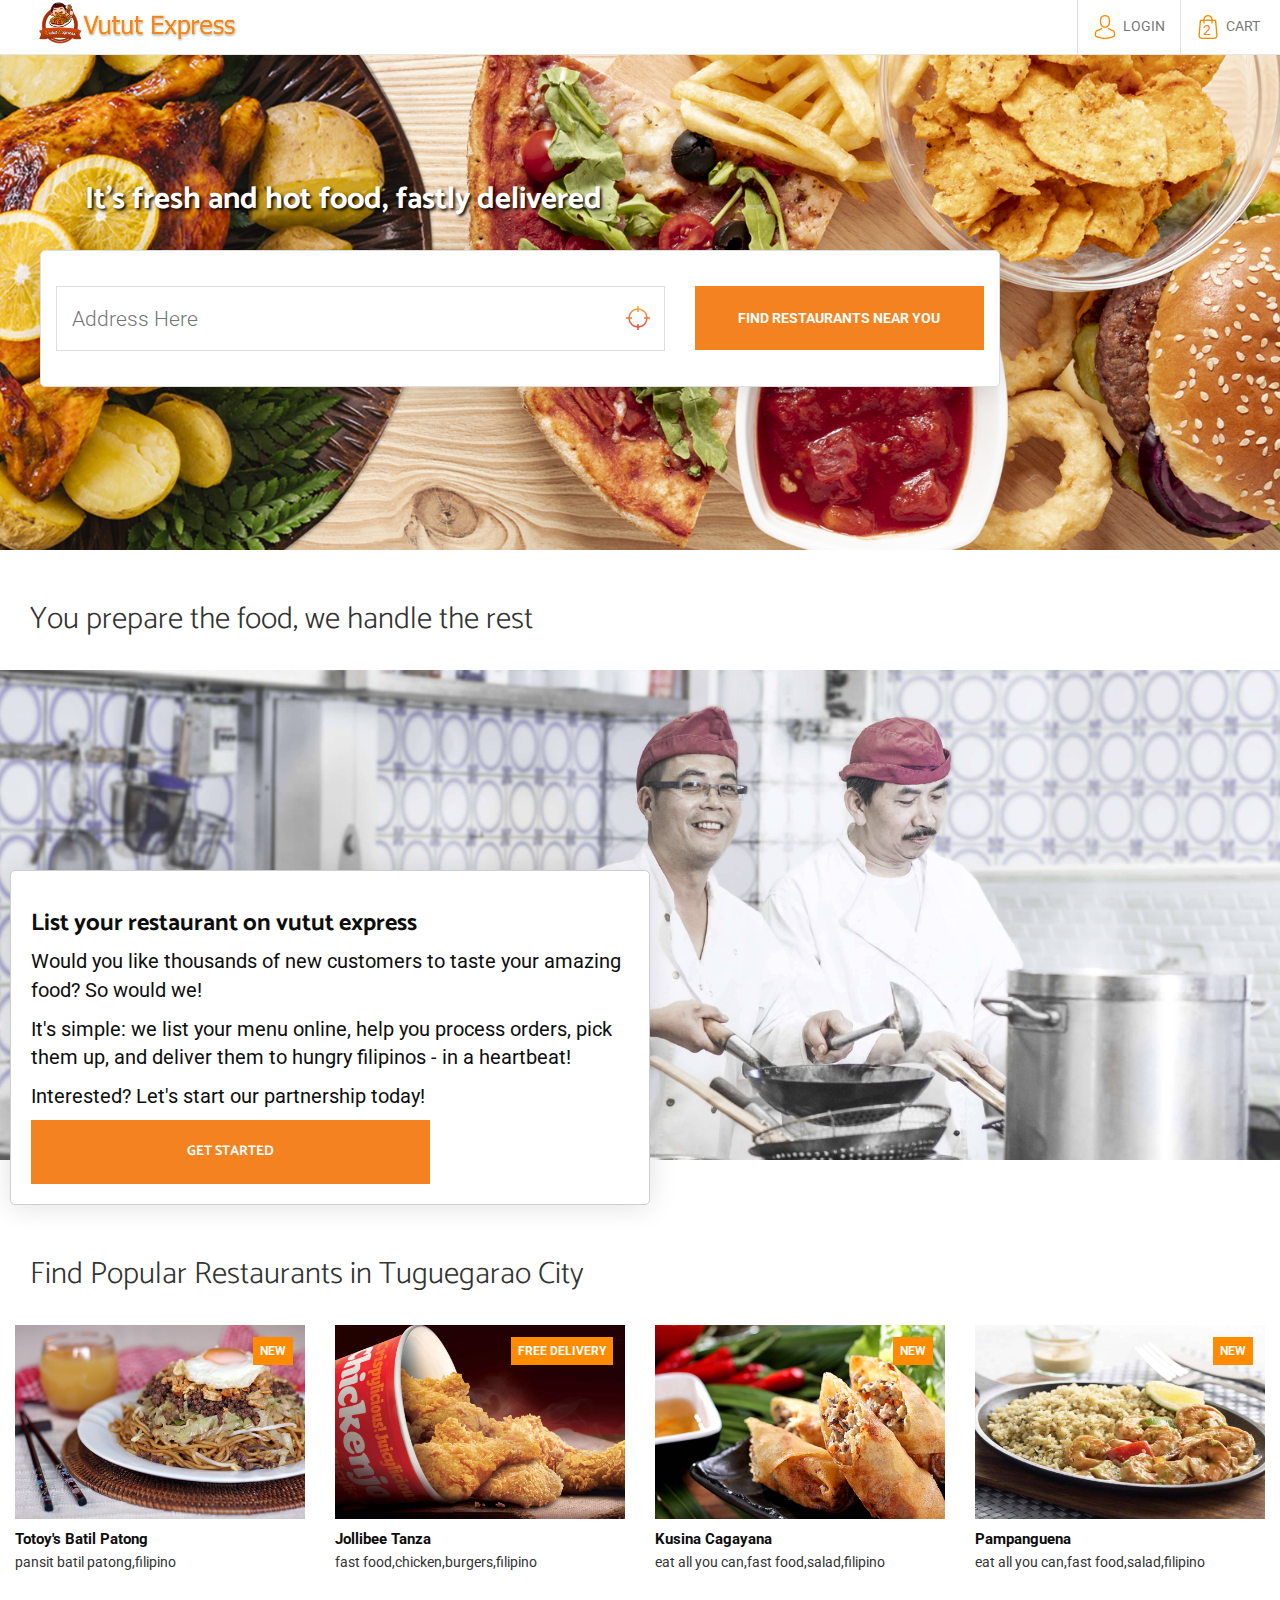
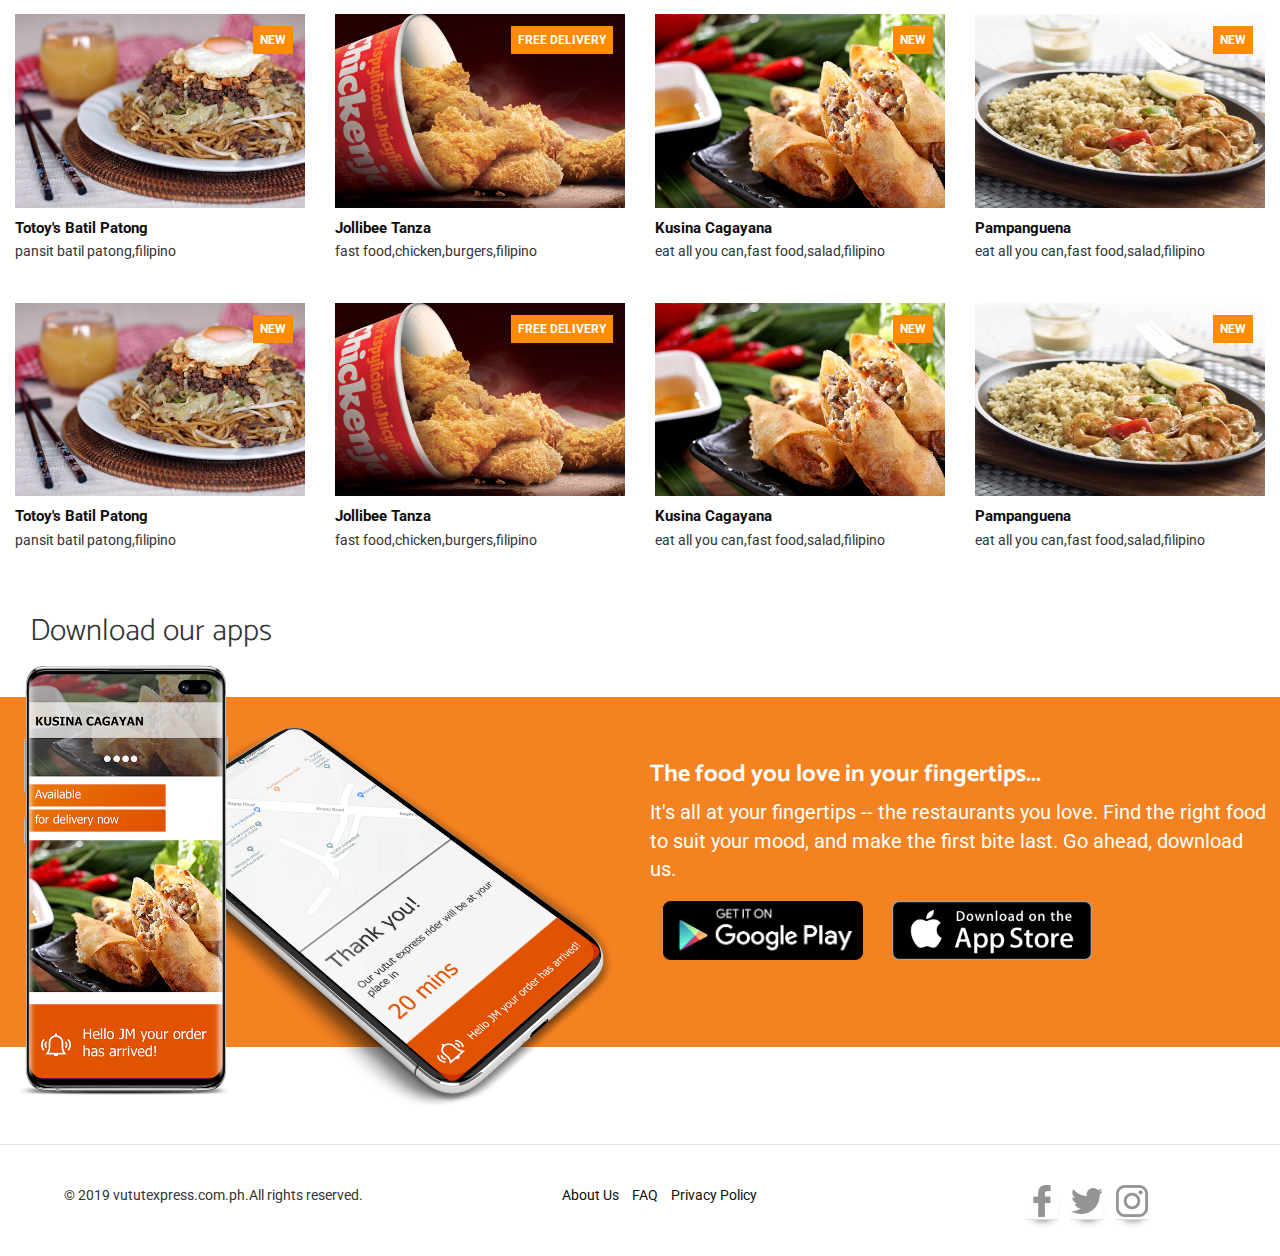
==== index.html @ b4548372 "Initial Commit" ====
<!DOCTYPE html>
<html lang="en">
<head>
    <title>Vutut Express Delivery</title>
    <meta charset="UTF-8">
    <meta name="viewport" content="width=device-width, initial-scale=1.0">    
    <link rel="stylesheet" href="assets/css/bootstrap.min.css"> 
    <link href="https://fonts.googleapis.com/css?family=Roboto&display=swap" rel="stylesheet"> 
    <link href="https://fonts.googleapis.com/css?family=Catamaran&display=swap" rel="stylesheet"> 
    <link rel="stylesheet" href="assets/css/main.css">
    <link rel="shortcut icon" href="assets/images/main_images/favicon.png" type="image/x-icon">
    <link rel="icon" href="assets/images/main_images/favicon.png" type="image/x-icon">
</head>
<body>
<!--start header-->
    <nav class="navbar navbar-default navbar-fixed-top">
        <div class="navbar-holder">
            <!-- Brand and toggle get grouped for better mobile display -->
            <div class="navbar-header page-scroll">
                <button type="button" class="navbar-toggle" data-toggle="collapse" data-target="#bs-example-navbar-collapse-1">
                    <span class="sr-only">Toggle navigation</span>
                    <span class="icon-bar"></span>
                    <span class="icon-bar"></span>
                    <span class="icon-bar"></span>
                </button>
                <a class="navbar-brand" href="index.html"><img class="logo-img" src="assets/images/main_images/logo-vutut.png"></a>
            </div>
            <!-- Collect the nav links, forms, and other content for toggling -->
            <div class="collapse navbar-collapse" id="bs-example-navbar-collapse-1">
                <ul class="nav navbar-nav navbar-right">
                    <li class="hidden">
                        <a href="#page-top"></a>
                    </li>
                    <li class="border-show">
                        <a href="#myModal" data-toggle="modal"><img src="assets/images/main_images/avatar.png"/>&nbsp;&nbsp;<span></span>LOGIN</a>
                    </li>
                    <li class="border-show">
                        <span class="cart-current-item-number">2</span><a href="#myModal" data-toggle="modal"><img src="assets/images/main_images/shopping-bag.png"/>&nbsp;&nbsp;CART</a>
                    </li>
                </ul>
            </div>
            <!-- /.navbar-collapse -->
        </div>
        <!-- /.container-fluid -->
    </nav>  
    <!-- start curtain -->
    <header id="page-top" style="background-image: url(assets/images/main_images/header-image.jpg);background-size: cover;background-position: center;">
        <div class="container box-holder">
            <div class="col-md-12">
                <span class="title-concept fat-title">It's fresh and hot food, fastly delivered</span>
            </div> 
            <form class="form-horizontal location-form" role="form" action="restaurants.html">
                <div class="form-group">
                    <div class="col-md-12">
                        <div class="form-group row">
                            <div class="col-md-8">
                                <input type="text" class="textbox-search" id="inputKey" placeholder="Address Here">
                                <span id="user-navigation" class="locate-user-icon"></span>
                            </div>
                            <div class="col-md-4">
                                    <button class="text-resto">Find Restaurants Near You</button>
                            </div>
                        </div>
                    </div>
                </div>
            </form>
        </div>
    </header>     
    <!-- /.end curtain -->
<!-- /.end header -->  
<!-- start partners section -->
<section class="container content-wrapper apps-section">
    <div class="col-md-12">
        <span class="nobottommargin-withtopmargin fat-title">You prepare the food, we handle the rest</span>
    </div>
    <div class="clearfix"></div>
    <div class="row orange-bg"  style="background-image: url(assets/images/main_images/partners.jpg);background-size: cover;background-position: center;">
        <div style="border: 1px solid #cecece;background-color:#fff;margin-top:200px;color:#0e0e0e;margin-left:10px;padding:20px;border-radius: 5px;box-shadow:0 2px 28px 0 rgba(0,0,0,0.12);-moz-box-shadow:0 2px 28px 0 rgba(0,0,0,0.12);" class="col-md-6 mobile-apps-text">
            <h3>List your restaurant on vutut express</h3>
            <p>Would you like thousands of new customers to taste your amazing food? So would we!</p>
            <p>It's simple: we list your menu online, help you process orders, pick them up, and deliver them to hungry filipinos - in a heartbeat!</p>
            <p>Interested? Let's start our partnership today!</p>
            <button class="col-md-8">GET STARTED</button>
        </div>        
    </div>
</section>
<!-- ./end partners section -->
<div class="clearfix"></div>
<!-- start content -->
    <section class="container content-wrapper">
        <div class="col-md-12">
            <span class="nobottommargin-withtopmargin fat-title">Find Popular Restaurants in Tuguegarao City</span>
        </div>
        <div class="row margin-bottom20 margin-top30">
            <div class="col-md-3 col-sm-6">
                <div class="product-grid">
                    <a href="restaurant-details.html">
                        <div class="product-image">
                            <img class="pic-1" src="assets/images/main_restaurants/pancit-batil-patong.jpg">
                            <img class="pic-2" src="assets/images/main_restaurants/pancit-batil-patong.jpg">
                            <span class="product-trend-label">NEW</span>
                        </div> 
                    </a>
                    <div class="product-content">
                        <h3 class="title"><a href="restaurant-details.html">Totoy's Batil Patong</a></h3>
                        <div class="price">pansit batil patong,filipino</div>
                    </div>
                </div>
            </div>
            <div class="col-md-3 col-sm-6">
                <div class="product-grid">
                    <a href="restaurant-details.html">
                        <div class="product-image">                        
                            <img class="pic-1" src="assets/images/main_restaurants/jollibee-chicken.jpg">
                            <img class="pic-2" src="assets/images/main_restaurants/jollibee-chicken.jpg">
                            <span class="product-trend-label">FREE DELIVERY</span>
                        </div>
                    </a>
                    <div class="product-content">
                        <h3 class="title"><a href="restaurant-details.html">Jollibee Tanza</a></h3>
                        <div class="price">fast food,chicken,burgers,filipino</div>
                    </div>
                </div>
            </div>
            <div class="col-md-3 col-sm-6">
                <div class="product-grid">
                    <a href="restaurant-details.html">
                        <div class="product-image">                        
                            <img class="pic-1" src="assets/images/main_restaurants/kusina-cagayana.jpg">
                            <img class="pic-2" src="assets/images/main_restaurants/kusina-cagayana.jpg">                        
                            <span class="product-trend-label">NEW</span>
                        </div>
                    </a>
                    <div class="product-content">
                        <h3 class="title"><a href="restaurant-details.html">Kusina Cagayana</a></h3>
                        <div class="price">eat all you can,fast food,salad,filipino</div>
                    </div>
                </div>
            </div> 
            <div class="col-md-3 col-sm-6">
                <div class="product-grid">
                    <a href="restaurant-details.html">
                        <div class="product-image">
                            <img class="pic-1" src="assets/images/main_restaurants/pampanguena.jpg">
                            <img class="pic-2" src="assets/images/main_restaurants/pampanguena.jpg">
                            <span class="product-trend-label">New</span>
                        </div>
                    </a>
                    <div class="product-content">
                        <h3 class="title"><a href="#">Pampanguena</a></h3>
                        <div class="price">eat all you can,fast food,salad,filipino</div>
                    </div>
                </div>
            </div>
        </div>

        <div class="row margin-bottom20 margin-top30">
            <div class="col-md-3 col-sm-6">
                <div class="product-grid">
                    <a href="restaurant-details.html">
                        <div class="product-image">                        
                            <img class="pic-1" src="assets/images/main_restaurants/pancit-batil-patong.jpg">
                            <img class="pic-2" src="assets/images/main_restaurants/pancit-batil-patong.jpg">                        
                            <span class="product-trend-label">NEW</span>
                        </div>
                    </a>
                    <div class="product-content">
                        <h3 class="title"><a href="restaurant-details.html">Totoy's Batil Patong</a></h3>
                        <div class="price">pansit batil patong,filipino</div>
                    </div>
                </div>
            </div>
            <div class="col-md-3 col-sm-6">
                <div class="product-grid">
                    <a href="restaurant-details.html">
                        <div class="product-image">                        
                            <img class="pic-1" src="assets/images/main_restaurants/jollibee-chicken.jpg">
                            <img class="pic-2" src="assets/images/main_restaurants/jollibee-chicken.jpg">
                            <span class="product-trend-label">FREE DELIVERY</span>
                        </div>
                    </a>
                    <div class="product-content">
                        <h3 class="title"><a href="#">Jollibee Tanza</a></h3>
                        <div class="price">fast food,chicken,burgers,filipino</div>
                    </div>
                </div>
            </div>
            <div class="col-md-3 col-sm-6">
                <div class="product-grid">
                    <a href="restaurant-details.html">    
                        <div class="product-image">                        
                            <img class="pic-1" src="assets/images/main_restaurants/kusina-cagayana.jpg">
                            <img class="pic-2" src="assets/images/main_restaurants/kusina-cagayana.jpg">                        
                            <span class="product-trend-label">NEW</span>
                        </div>
                    </a>
                    <div class="product-content">
                        <h3 class="title"><a href="restaurant-details.html">Kusina Cagayana</a></h3>
                        <div class="price">eat all you can,fast food,salad,filipino</div>
                    </div>
                </div>
            </div> 
            <div class="col-md-3 col-sm-6">
                <div class="product-grid">
                    <a href="restaurant-details.html">
                        <div class="product-image">
                            <img class="pic-1" src="assets/images/main_restaurants/pampanguena.jpg">
                            <img class="pic-2" src="assets/images/main_restaurants/pampanguena.jpg">
                            <span class="product-trend-label">New</span>
                        </div>
                    </a>
                    <div class="product-content">
                        <h3 class="title"><a href="restaurant-details.html">Pampanguena</a></h3>
                        <div class="price">eat all you can,fast food,salad,filipino</div>
                    </div>
                </div>
            </div>
        </div>

        <div class="row margin-bottom20 margin-top30">
            <div class="col-md-3 col-sm-6">
                <div class="product-grid">
                    <a href="restaurant-details.html">    
                        <div class="product-image">                        
                            <img class="pic-1" src="assets/images/main_restaurants/pancit-batil-patong.jpg">
                            <img class="pic-2" src="assets/images/main_restaurants/pancit-batil-patong.jpg">                        
                            <span class="product-trend-label">NEW</span>                        
                        </div>
                    </a>
                    <div class="product-content">
                        <h3 class="title"><a href="restaurant-details.html">Totoy's Batil Patong</a></h3>
                        <div class="price">pansit batil patong,filipino</div>
                    </div>
                </div>
            </div>
            <div class="col-md-3 col-sm-6">
                <div class="product-grid">
                    <a href="restaurant-details.html">
                        <div class="product-image">
                            <img class="pic-1" src="assets/images/main_restaurants/jollibee-chicken.jpg">
                            <img class="pic-2" src="assets/images/main_restaurants/jollibee-chicken.jpg">
                            <span class="product-trend-label">FREE DELIVERY</span>
                        </div>
                    </a>
                    <div class="product-content">
                        <h3 class="title"><a href="restaurant-details.html">Jollibee Tanza</a></h3>
                        <div class="price">fast food,chicken,burgers,filipino</div>
                    </div>
                </div>
            </div>
            <div class="col-md-3 col-sm-6">
                <div class="product-grid">
                    <a href="restaurant-details.html">
                        <div class="product-image">
                            <img class="pic-1" src="assets/images/main_restaurants/kusina-cagayana.jpg">
                            <img class="pic-2" src="assets/images/main_restaurants/kusina-cagayana.jpg">
                            <span class="product-trend-label">NEW</span>
                        </div>
                    </a>
                    <div class="product-content">
                        <h3 class="title"><a href="restaurant-details.html">Kusina Cagayana</a></h3>
                        <div class="price">eat all you can,fast food,salad,filipino</div>
                    </div>
                </div>
            </div> 
            <div class="col-md-3 col-sm-6">
                <div class="product-grid">
                    <a href="restaurant-details.html">
                        <div class="product-image">                        
                            <img class="pic-1" src="assets/images/main_restaurants/pampanguena.jpg">
                            <img class="pic-2" src="assets/images/main_restaurants/pampanguena.jpg">
                            <span class="product-trend-label">New</span>
                        </div>
                    </a>
                    <div class="product-content">
                        <h3 class="title"><a href="restaurant-details.html">Pampanguena</a></h3>
                        <div class="price">eat all you can,fast food,salad,filipino</div>
                    </div>
                </div>
            </div>
        </div>
        <!-- <div class="append-restos"></div>
        <div class="row margin-bottom20 margin-top30" style="text-align:center;">
            <div class="col-md-4 col-sm-12 center-block">
                <button id="addRestoButton" class="btn btn-warning">Browse More Restaurants</button>
            </div>
        </div> -->
    </section>
<!-- ./end content -->
<div class="clearfix"></div>
<!-- start mobile apps section -->
    <section class="container content-wrapper apps-section">
        <div class="col-md-12">
            <span class="fat-title">Download our apps</span>
        </div>
        <div class="clearfix"></div>
        <div class="row orange-bg-lower-height orange-bg">
            <div class="col-md-6 mobile-apps">
                <img class="img-mobile-apps" src="assets/images/main_images/mobile-apps.png">
            </div>
            <div class="col-md-6 mobile-apps-text">
                <h3>The food you love in your fingertips...</h3>
                <p>It's all at your fingertips -- the restaurants you love. Find the right food to suit your mood, and make the first bite last. Go ahead, download us.</p>
                <a class="btn btn-phone" href="#"><img src="assets/images/main_images/google-play-badge.png"/></a>
                <a class="btn btn-phone" href="#"><img src="assets/images/main_images/download-on-the-app-store.png"/></a>
            </div>
        </div>
    </section>
<!-- ./end mobile apps section -->
<div class="clearfix"></div>
<!-- start footer -->
    <hr>
    <footer class="container content-wrapper">
        <div class="upper-part row">
            <div class="col-md-4 copyright-text">
                &copy; 2019 vututexpress.com.ph.All rights reserved.
            </div>
            <div class="special-links col-md-4">
                <ul>
                    <li><a href="about-us.html">About Us</a></li>
                    <li><a href="frequently-ask.html">FAQ</a></li>
                    <li><a href="privacy-policy.html">Privacy Policy</a></li>                    
                </ul>
            </div>
            <div class="social-media-icons col-md-4">
                <ul>
                    <li><span class="facebook-icon footer-icon"></span></li>
                    <li><span class="twitter-icon footer-icon"></span></li>
                    <li><span class="instagram-icon footer-icon"></span></li>
                </ul>
            </div>
        </div>
        <div class="clearfix"></div>
        <div class="upper-part row">
            <div class="col-md-8">
                
            </div>
            <div class="col-md-4">
            </div>
        </div>
    </footer>
<!-- ./end footer -->
<!-- start of modal -->
<div id="myModal" class="modal fade">
    <div class="modal-dialog modal-login">
        <div class="modal-content">
            <form action="index-login.html" method="post">
                <div class="modal-header">				
                    <h4 class="modal-title">Login</h4>
                    <button type="button" class="close" data-dismiss="modal" aria-hidden="true">&times;</button>
                </div>
                <div class="modal-body">				
                    <div class="form-group">
                        <label>Email</label>
                        <input type="email" class="form-control" required="required">
                    </div>
                    <div class="form-group">
                        <div class="clearfix">
                            <label>Password</label>
                            <a href="#myModalForgot" data-toggle="modal" class="pull-right text-muted"><small>Forgot?</small></a>
                        </div>
                        
                        <input type="password" class="form-control" required="required">
                    </div>
                </div>
                <div class="modal-footer">
                    <a href="#myModalRegister" data-toggle="modal" class="login-signup-text pull-left"> Don't have an account? Sign Up</a>
                    <input type="submit" class="btn btn-warning pull-right" value="Login">
                </div>
            </form>
        </div>
    </div>
</div> 
<!-- ./end of modal -->
<!-- start of modal -->
<div id="myModalForgot" class="modal fade">
    <div class="modal-dialog modal-login">
        <div class="modal-content">
            <form action="" method="post">
                <div class="modal-header">				
                    <h4 class="modal-title">Forgot Password</h4>
                    <button type="button" class="close" data-dismiss="modal" aria-hidden="true">&times;</button>
                </div>
                <div class="modal-body">				
                    <div class="form-group">
                        <label>Email</label>
                        <input type="email" class="form-control" required="required">
                    </div>
                </div>
                <div class="modal-footer">
                    <input type="submit" class="btn btn-warning pull-right" value="Send Password Reset Link">
                </div>
            </form>
        </div>
    </div>
</div> 
<!-- ./end of modal -->
<!-- start of modal -->
<div id="myModalRegister" class="modal fade">
    <div class="modal-dialog modal-login">
        <div class="modal-content">
            <form action="" method="post">
                <div class="modal-header">				
                    <h4 class="modal-title">Register</h4>
                    <button type="button" class="close" data-dismiss="modal" aria-hidden="true">&times;</button>
                </div>
                <div class="modal-body">				
                    <div class="form-group">
                        <label>First Name</label>
                        <input type="text" class="form-control" required="required">
                    </div>
                    <div class="form-group">
                        <label>Last Name</label>
                        <input type="text" class="form-control" required="required">
                    </div>
                    <div class="form-group">
                        <label>Email Name</label>
                        <input type="email" class="form-control" required="required">
                    </div>
                    <div class="form-group">
                        <label>Mobile Number</label>
                        <input type="text" class="form-control" required="required">
                    </div>
                    <div class="form-group">
                        <label>Password</label>
                        <input type="password" class="form-control" required="required">
                    </div>
                </div>
                <div class="modal-footer">
                    <a href="#myModalRegister" data-toggle="modal" class="login-signup-text pull-left"> Login now?</a>
                    <input type="submit" class="btn btn-warning pull-right" value="Login">
                </div>
            </form>
        </div>
    </div>
</div> 
<!-- ./end of modal -->
</body>
<script src="assets/js/jquery-1.11.1.min.js"></script>
<script src="assets/js/bootstrap.min.js"></script>
<!-- start of custom js script -->
<script>
    $(document).ready(function(){
        $("#addRestoButton").click(function(){
            $(".append-restos").append("<div class='row margin-bottom20 margin-top30'><div class='col-md-3 col-sm-6'><div class='product-grid'><div class='product-image'><a href='#'><img class='pic-1' src='assets/images/main_restaurants/pancit-batil-patong.jpg'><img class='pic-2' src='assets/images/main_restaurants/pancit-batil-patong.jpg'></a><span class='product-trend-label'>NEW</span></div><div class='product-content'><h3 class='title'><a href='#'>Totoy's Batil Patong</a></h3><div class='price'>pansit batil patong,filipino</div></div></div></div><div class='col-md-3 col-sm-6'><div class='product-grid'><div class='product-image'><a href='#'><img class='pic-1' src='assets/images/main_restaurants/pancit-batil-patong.jpg'><img class='pic-2' src='assets/images/main_restaurants/pancit-batil-patong.jpg'></a><span class='product-trend-label'>NEW</span></div><div class='product-content'><h3 class='title'><a href='#'>Totoy's Batil Patong</a></h3><div class='price'>pansit batil patong,filipino</div></div></div></div><div class='col-md-3 col-sm-6'><div class='product-grid'><div class='product-image'><a href='#'><img class='pic-1' src='assets/images/main_restaurants/pancit-batil-patong.jpg'><img class='pic-2' src='assets/images/main_restaurants/pancit-batil-patong.jpg'></a><span class='product-trend-label'>NEW</span></div><div class='product-content'><h3 class='title'><a href='#'>Totoy's Batil Patong</a></h3><div class='price'>pansit batil patong,filipino</div></div></div></div><div class='col-md-3 col-sm-6'><div class='product-grid'><div class='product-image'><a href='#'><img class='pic-1' src='assets/images/main_restaurants/pancit-batil-patong.jpg'><img class='pic-2' src='assets/images/main_restaurants/pancit-batil-patong.jpg'></a><span class='product-trend-label'>NEW</span></div><div class='product-content'><h3 class='title'><a href='#'>Totoy's Batil Patong</a></h3><div class='price'>pansit batil patong,filipino</div></div></div></div></div><div class='row margin-bottom20 margin-top30'><div class='col-md-3 col-sm-6'><div class='product-grid'><div class='product-image'><a href='#'><img class='pic-1' src='assets/images/main_restaurants/pancit-batil-patong.jpg'><img class='pic-2' src='assets/images/main_restaurants/pancit-batil-patong.jpg'></a><span class='product-trend-label'>NEW</span></div><div class='product-content'><h3 class='title'><a href='#'>Totoy's Batil Patong</a></h3><div class='price'>pansit batil patong,filipino</div></div></div></div><div class='col-md-3 col-sm-6'><div class='product-grid'><div class='product-image'><a href='#'><img class='pic-1' src='assets/images/main_restaurants/pancit-batil-patong.jpg'><img class='pic-2' src='assets/images/main_restaurants/pancit-batil-patong.jpg'></a><span class='product-trend-label'>NEW</span></div><div class='product-content'><h3 class='title'><a href='#'>Totoy's Batil Patong</a></h3><div class='price'>pansit batil patong,filipino</div></div></div></div><div class='col-md-3 col-sm-6'><div class='product-grid'><div class='product-image'><a href='#'><img class='pic-1' src='assets/images/main_restaurants/pancit-batil-patong.jpg'><img class='pic-2' src='assets/images/main_restaurants/pancit-batil-patong.jpg'></a><span class='product-trend-label'>NEW</span></div><div class='product-content'><h3 class='title'><a href='#'>Totoy's Batil Patong</a></h3><div class='price'>pansit batil patong,filipino</div></div></div></div><div class='col-md-3 col-sm-6'><div class='product-grid'><div class='product-image'><a href='#'><img class='pic-1' src='assets/images/main_restaurants/pancit-batil-patong.jpg'><img class='pic-2' src='assets/images/main_restaurants/pancit-batil-patong.jpg'></a><span class='product-trend-label'>NEW</span></div><div class='product-content'><h3 class='title'><a href='#'>Totoy's Batil Patong</a></h3><div class='price'>pansit batil patong,filipino</div></div></div></div></div>");
        });
        $("#user-navigation").click(function(){
            $(this).removeClass("locate-user-icon");
            $(this).addClass("ajax-loader");
            setTimeout(function(){
                var items = ['Carig Sur','Carig Norte','Anaffunan','Cataggamman Pardo','Cataggamman Nuevo','Cataggaman Viejo','Bagay','Pallua','Buntun','Ugac Sur','Ugac Norte','Tanza','Balzain'];
                var item = items[Math.floor(Math.random()*items.length)];
                $("#inputKey").val(item+" ,Tuguegarao City, Cagayan").fadeIn(5000);
                $("#user-navigation").removeClass("ajax-loader");
                $("#user-navigation").addClass("locate-user-icon");                
            },3000);
        });
        $(".facebook-icon").click(function(){
            document.location.href = "facebook.html";
        });        
        $(".twitter-icon").click(function(){
            document.location.href = "twitter.html";
        });        
        $(".instagram-icon").click(function(){
            document.location.href = "instagram.html";
        });        
    });
</script>
<!-- ./end custom js script -->
</html>
---- assets/css/main.css ----
*{
    font-family: 'Roboto',sans-serif;
}
.navbar{
    z-index:999999;
}
.navbar-default{
    background-color:#fff;
    /**-webkit-box-shadow: 0px 0px 3px 0px rgba(0,0,0,0.75);
    -moz-box-shadow: 0px 0px 3px 0px rgba(0,0,0,0.75);
    box-shadow: 0px 0px 3px 0px rgba(0,0,0,0.75);    **/
}
.text-resto,.textbox-search{
    outline:none;
}
.nobottommargin-withtopmargin{
    margin-top:20px;
    margin-bottom:0!important;
}
.close:hover{
    background:none;
}
.navbar-holder{
    padding-left:20px;
    padding-right:20px;
}
header {
    text-align: center;
    color: #fff;
    background: #F58220;
    /**position: fixed;**/
    width:100%;
    z-index: 1;
    height: 550px;
    overflow: hidden;
    top: 0;
    left: 0;
}
header.resto-details{
    text-align: center;
    color: #fff;
    background: #F58220;
    /**position: fixed;**/
    width:100%;
    z-index: 1;
    height: 320px;
    overflow: hidden;
    top: 0;
    left: 0;    
}
.resto-details .title-concept{
    /* background-color:#dedede; */
    padding:5px 20px;
}
.resto-details .opening-info{
    background-color:#FF8C00;
    padding:5px 20px;
    margin-top:135px;
    width:10%;
    margin-left:250px;
    font-weight: bold;
    border-radius:3px;
}
.content-wrapper{
    background-color: white;
    top: 100%;
    min-height: 12%;
    /**position:absolute;**/
    z-index: 2;
    width: 100%;
}
.login-signup-text{
    font-size:12px;
    margin-top:13px;
}    
.box-holder{
    /**border-radius: 13px;
    box-shadow: 0 14px 28px rgba(0,0,0,0.25), 0 10px 10px rgba(0,0,0,0.22);**/
}
.margin-top250{
    margin-top:250px;
    background-color: transparent;
}
.title-concept{
    margin-top:150px;
}
.subtitle{
    margin-top:250px;
    line-height:1.2em;
    font-size:1.5em;
    display:block;
    text-align:justify;
}
.title-concept,.subtitle{
    position: absolute;
    color:#fff!important;
    font-weight: bolder!important;
    text-shadow: 0.075em 0.08em 0.1em rgba(0, 0, 0, 1);
}
.restaurant-name{
    margin-top:105px;
    position:absolute;
    color:#fff!important;
    font-weight: bolder!important;
    box-shadow: 0 2px 28px 0 rgba(0,0,0,0.12);
    text-shadow: 0.075em 0.08em 0.1em rgba(0, 0, 0, 1);
}
.location-form{
    background: #fff;
    padding: 35px 15px 5px 15px;
    box-shadow: 0 2px 28px 0 rgba(0,0,0,0.12);
    margin-top:250px;
    /**add**/
    position:absolute;
    border:1px solid #dedede;
    width:75%;
    border-radius:5px;
    margin-left:-30px;
}
.textbox-search{
    z-index:1;
    border:1px solid #dedede;
    color:#333;
    height:65px;
    display: block;
    padding: 12px 15px;
    width:100%;
    -webkit-appearance: none;
    line-height: 1em;
    font-size:1.5em;
    transition:all 150ms;
    font-weight: 300;
}
.search-resto-form{
    margin-top:25px;
}
.textbox-search-resto{
    z-index:1;
    border:1px solid #dedede;
    color:#333;
    display: block;
    padding: 12px 15px;
    width:100%;
    -webkit-appearance: none;
    line-height: 1em;
    font-size:1.1em;
    transition:all 150ms;
    font-weight: 300;
    outline: 0;
}
.search-resto-button{
    background: url('../images/main_images/search.png');
    height: 24px;
    width: 24px;    
    padding:0 31px;
    transition:all 200ms cubic-bezier(0.25, 0.46, 0.45, 0.94);
    position: absolute;
    margin-top:0;
    margin-left:-60px;
    height: 45px;
    width:10px;
    background-repeat: no-repeat;
    background-position:center;
    border:1px solid #dedede;
    background-color:#fefefe;
    outline:0;
}
.search-resto-button:hover{
    background-color: #CCD3DD;
}
button{
    padding:0 31px;
    line-height: 62px;
    height: 64px;
    width:100%;
    background-color: #f58220;
    border-color: #f58220;
    color: #fff;
    text-align:center;
    text-transform: uppercase;
    font-size:1.4rem;
    font-weight: 700;
    text-align: center;
    /* border-radius: unset; */
    vertical-align: middle;
    white-space: nowrap;
    word-wrap: normal;
    transition: all 200ms cubic-bezier(0.25, 0.46, 0.45, 0.94);
    position: relative;
    border:0;
}
button:hover{
    background-color:#ed7513;
}
.form-group{
    /**margin-bottom:0;**/
}
.product-grid{
    font-family: 'Roboto', sans-serif;
    position: relative;
}
.product-grid:hover{
    cursor: pointer;
}
.product-grid .product-image{
    overflow: hidden;
    position: relative;
}
.product-grid .product-image:before{
    content: "";
    background: rgba(0,0,0,0.3);
    width: 100%;
    height: 100%;
    opacity: 0;
    position: absolute;
    top: 0;
    left: 0;
    z-index: 1;
    transition: all 0.4s ease-out 0s;
}
.product-grid:hover .product-image:before{ 
    opacity: 1; 
}
.product-grid .product-image a{ 
    display: block; 
}
.product-grid .product-image img{
    width: 100%;
    height: auto;
}
.product-image .pic-1{
    opacity: 1;
    backface-visibility: hidden;
    transition: all 0.4s ease-out 0s;
}
.product-grid:hover .product-image .pic-1{ 
    opacity: 0; 
}
.product-image .pic-2{
    width: 100%;
    height: 100%;
    opacity: 0;
    backface-visibility: hidden;
    transform: scale(3);
    position: absolute;
    top: 0;
    left: 0;
    transition: all 0.4s ease-out 0s;
}
.product-grid:hover .product-image .pic-2 {
    opacity: 1;
    transform: scale(1);
}
.product-image .product-trend-label,
.product-image .product-discount-label{
    content: "";
    color: #fff;
    background-color: #FF8C00;
    font-size: 12px;
    line-height: 28px;
    font-weight: 700;
    text-align: center;
    text-transform: uppercase;
    padding: 0 7px;
    position: absolute;
    top: 12px;
    right: 12px;
    z-index: 3;
}
.product-image .product-discount-label{
    background-color: var(--main-color);
    left: auto;
    right: 12px;
}
.product-grid .social {
    padding: 0;
    margin: 0;
    list-style: none;
    transform: translateY(-50%);
    position: absolute;
    top: 50%;
    left: 10px;
    z-index: 4;
}
.product-grid .social li {
    margin: 0 0 12px;
    opacity: 0;
    transform: translateX(-60px);
    transition: transform .3s ease-out 0s;
}
.product-grid:hover .social li {
    opacity: 1;
    transform: translateX(0);
}
.product-grid:hover .social li:nth-child(2){ 
    transition-delay: 0.1s; 
}
.product-grid:hover .social li:nth-child(3){ 
    transition-delay: 0.2s; 
}
.product-grid:hover .social li:nth-child(4){ 
    transition-delay: 0.3s; 
}
.product-grid .social li a {
    color: #fff;
    font-size: 22px;
    transition: all 0.3s;
}
.product-grid .social li a:hover { 
    color: var(--main-color);
}
.product-grid .social li a:before,
.product-grid .social li a:after{
    content: attr(data-tip);
    color: #000;
    background: #fff;
    font-size: 14px;
    padding: 5px 10px;
    white-space: nowrap;
    display: none;
    transform: translateY(-50%);
    position: absolute;
    left: 33px;
    top: 50%;
    transition: all 0.3s;
}
.product-grid .social li a:after{
    content: '';
    background: linear-gradient(-45deg, #fff 49%, transparent 50%);
    width: 10px;
    height: 10px;
    top: 40%;
    left: 20px;
}
.product-grid .social li a:hover:before,
.product-grid .social li a:hover:after{
    display: block;
}
.product-grid .product-content{ padding: 12px 0; }
.product-grid .title{
    font-size: 15px;
    font-weight: bold;
    text-transform: capitalize;
    margin: 0 0 5px;
}
.product-grid .title a{ color: #0e0e0e; }
.product-grid .title a:hover{ color: var(--main-color); }
.product-grid .price{
    color: #333;
    font-size: 14px;
    font-weight: 400;
}
.product-grid .price span{
    color: #333;
    text-decoration: line-through;
    margin-right: 3px;
}
.product-grid .price.discount{ color: var(--main-color); }
/* start of modal */
.modal{
    z-index:9999999;
}
.modal-login {
    width: 320px;
}
.modal-login .modal-content {
    border: none;
}
.modal-login .modal-header {
    position: relative;
    justify-content: center;
    background: #f2f2f2;
}
.modal-header{
    border-top-left-radius: 5px;
    border-top-right-radius: 5px;
}
.modal-footer{
    border-bottom-left-radius: 5px;
    border-bottom-right-radius: 5px;
}
.modal-login .modal-body {
    padding: 30px;
}
.modal-login .modal-footer {
    background: #f2f2f2;
}
.modal-login h4 {
    text-align: center;
    font-size: 26px;
}
.modal-login label {
    font-weight: normal;
    font-size: 13px;
}
.modal-login .form-control, .modal-login .btn {
    min-height: 38px;
    border-radius: 2px; 
}
.modal-login .hint-text {
    text-align: center;
}
.modal-login .close {
    position: absolute;
    top: -10px;
    right: -140px;
}
.modal-login .checkbox-inline {
    margin-top: 12px;
}
.modal-login input[type="checkbox"]{
    margin-top: 2px;
}
.modal-login .btn {
    min-width: 100px;
    border: none;
    line-height: normal;
}
.modal-login .hint-text a {
    color: #999;
}
/* ./end of modal */
/* loading in restaurant list */
.cssload-thecube {
    width: 73px;
    height: 73px;
    margin: 0 auto;
    margin-top: 49px;
    position: relative;
    transform: rotateZ(45deg);
        -o-transform: rotateZ(45deg);
        -ms-transform: rotateZ(45deg);
        -webkit-transform: rotateZ(45deg);
        -moz-transform: rotateZ(45deg);
}
.cssload-thecube .cssload-cube {
    position: relative;
    transform: rotateZ(45deg);
        -o-transform: rotateZ(45deg);
        -ms-transform: rotateZ(45deg);
        -webkit-transform: rotateZ(45deg);
        -moz-transform: rotateZ(45deg);
}
.cssload-thecube .cssload-cube {
    float: left;
    width: 50%;
    height: 50%;
    position: relative;
    transform: scale(1.1);
        -o-transform: scale(1.1);
        -ms-transform: scale(1.1);
        -webkit-transform: scale(1.1);
        -moz-transform: scale(1.1);
}
.cssload-thecube .cssload-cube:before {
    content: "";
    position: absolute;
    top: 0;
    left: 0;
    width: 100%;
    height: 100%;
    background-color:#F58220;
    animation: cssload-fold-thecube 2.76s infinite linear both;
        -o-animation: cssload-fold-thecube 2.76s infinite linear both;
        -ms-animation: cssload-fold-thecube 2.76s infinite linear both;
        -webkit-animation: cssload-fold-thecube 2.76s infinite linear both;
        -moz-animation: cssload-fold-thecube 2.76s infinite linear both;
    transform-origin: 100% 100%;
        -o-transform-origin: 100% 100%;
        -ms-transform-origin: 100% 100%;
        -webkit-transform-origin: 100% 100%;
        -moz-transform-origin: 100% 100%;
}
.cssload-thecube .cssload-c2 {
    transform: scale(1.1) rotateZ(90deg);
        -o-transform: scale(1.1) rotateZ(90deg);
        -ms-transform: scale(1.1) rotateZ(90deg);
        -webkit-transform: scale(1.1) rotateZ(90deg);
        -moz-transform: scale(1.1) rotateZ(90deg);
}
.cssload-thecube .cssload-c3 {
    transform: scale(1.1) rotateZ(180deg);
        -o-transform: scale(1.1) rotateZ(180deg);
        -ms-transform: scale(1.1) rotateZ(180deg);
        -webkit-transform: scale(1.1) rotateZ(180deg);
        -moz-transform: scale(1.1) rotateZ(180deg);
}
.cssload-thecube .cssload-c4 {
    transform: scale(1.1) rotateZ(270deg);
        -o-transform: scale(1.1) rotateZ(270deg);
        -ms-transform: scale(1.1) rotateZ(270deg);
        -webkit-transform: scale(1.1) rotateZ(270deg);
        -moz-transform: scale(1.1) rotateZ(270deg);
}
.cssload-thecube .cssload-c2:before {
    animation-delay: 0.35s;
        -o-animation-delay: 0.35s;
        -ms-animation-delay: 0.35s;
        -webkit-animation-delay: 0.35s;
        -moz-animation-delay: 0.35s;
}
.cssload-thecube .cssload-c3:before {
    animation-delay: 0.69s;
        -o-animation-delay: 0.69s;
        -ms-animation-delay: 0.69s;
        -webkit-animation-delay: 0.69s;
        -moz-animation-delay: 0.69s;
}
.cssload-thecube .cssload-c4:before {
    animation-delay: 1.04s;
        -o-animation-delay: 1.04s;
        -ms-animation-delay: 1.04s;
        -webkit-animation-delay: 1.04s;
        -moz-animation-delay: 1.04s;
}
@keyframes cssload-fold-thecube {
    0%, 10% {
        transform: perspective(136px) rotateX(-180deg);
        opacity: 0;
    }
    25%,
                75% {
        transform: perspective(136px) rotateX(0deg);
        opacity: 1;
    }
    90%,
                100% {
        transform: perspective(136px) rotateY(180deg);
        opacity: 0;
    }
}
@-o-keyframes cssload-fold-thecube {
    0%, 10% {
        -o-transform: perspective(136px) rotateX(-180deg);
        opacity: 0;
    }
    25%,
                75% {
        -o-transform: perspective(136px) rotateX(0deg);
        opacity: 1;
    }
    90%,
                100% {
        -o-transform: perspective(136px) rotateY(180deg);
        opacity: 0;
    }
}
@-ms-keyframes cssload-fold-thecube {
    0%, 10% {
        -ms-transform: perspective(136px) rotateX(-180deg);
        opacity: 0;
    }
    25%,
                75% {
        -ms-transform: perspective(136px) rotateX(0deg);
        opacity: 1;
    }
    90%,
                100% {
        -ms-transform: perspective(136px) rotateY(180deg);
        opacity: 0;
    }
}
@-webkit-keyframes cssload-fold-thecube {
    0%, 10% {
        -webkit-transform: perspective(136px) rotateX(-180deg);
        opacity: 0;
    }
    25%,
                75% {
        -webkit-transform: perspective(136px) rotateX(0deg);
        opacity: 1;
    }
    90%,
                100% {
        -webkit-transform: perspective(136px) rotateY(180deg);
        opacity: 0;
    }
}
@-moz-keyframes cssload-fold-thecube {
    0%, 10% {
        -moz-transform: perspective(136px) rotateX(-180deg);
        opacity: 0;
    }
    25%,
                75% {
        -moz-transform: perspective(136px) rotateX(0deg);
        opacity: 1;
    }
    90%,
                100% {
        -moz-transform: perspective(136px) rotateY(180deg);
        opacity: 0;
    }
}
/* ./end of loading in restaurant list */
.loader-show{
    display:block;
}
.loader-hide{
    display:none;
}
.margin-bottom20{
    margin-bottom:20px;
}
.margin-top30{
    margin-top:30px;
}
.margin-top50{
    margin-top:50px;
}
.margin-top70{
    margin-top:70px;
}
.title-margin,.fat-title{
    font-weight: 300;
    line-height: 3.25em;
    display:block;
    font-size:2.2em;
    margin-bottom:15px;
    font-family:"Catamaran",Arial,sans-serif;
}
.fat-title{
    color:#333;
}
.locate-user-icon{
    background: url('../../assets/images/main_images/target-2.png');
    height:24px;
    width:24px;
    display:block;
    position: absolute;
    margin-top: -45px;
    right: 30px;
    cursor: pointer;
}
.ajax-loader{
    background: url('../../assets/images/main_images/ajax-loader.gif');
    height:24px;
    width:24px;
    background-repeat: no-repeat;
    display:block;
    position: absolute;
    margin-top: -45px;
    right: 30px;
    cursor: pointer;    
}
#addRestoButton:focus,.close:focus{
    outline:0;
}
.facebook-icon{
    background: url('../images/main_images/social-media/facebook-logo.png');
    height: 32px;
    width: 32px;
}
.twitter-icon{
    background: url('../images/main_images/social-media/twitter-logo.png');
    height: 32px;
    width: 32px;    
}
.instagram-icon{
    background: url('../images/main_images/social-media/instagram-logo.png');
    height: 32px;
    width: 32px;    
}
.copyright-text{
    text-align: center;
}
.footer-icon{
    display:inline-block;
    cursor: pointer;
    border-bottom:1px solid #dedede;
    padding-bottom:34px;
    background-repeat: no-repeat;
    -webkit-box-shadow: 1px 7px 8px -8px rgba(0,0,0,0.75);
    -moz-box-shadow: 1px 7px 8px -8px rgba(0,0,0,0.75);
    box-shadow: 1px 7px 8px -8px rgba(0,0,0,0.75);    
}
.footer-icon:hover{
    border-bottom:1px solid #d68400;
    -webkit-box-shadow: 1px 7px 8px -8px rgba(237,150,0,1);
    -moz-box-shadow: 1px 7px 8px -8px rgba(237,150,0,1);
    box-shadow: 1px 7px 8px -8px rgba(237,150,0,1);    
}
.logo-img{
    margin-top:-15px;
    width:50%;
    margin-left:0;
}
.border-show{
    border-left: 1px solid #dedede;
}
.orange-bg{
    background-color: #f58220;
    height: 490px;
}
.orange-bg-lower-height{
    background-color: #f58220;
    height: 350px;
}
.img-mobile-apps{
    width:600px;
    margin-top:-60px;
}
.mobile-apps-text,.special-text{
    /* padding:10px 80px 10px 100px; */
    padding:45px 10px;
    font-family:"Catamaran",Arial,sans-serif;
}
.mobile-apps-text{
    padding:45px 10px;
    color:#ffffff;
}
.special-text{
    padding:15px 30px;
    color:#333;
}
.mobile-apps-text h3{
    font-weight: bolder;
}
.mobile-apps-text p{
    font-size:20px;
}
.btn-phone img{
    width: 200px;
}
hr{
    border-top:1px solid rgba(0, 40, 100, 0.12);
}
.upper-part{
    text-align:center;
    font-family: 'Roboto',sans-serif;
    padding-top:20px;
}
.social-media-icons ul,.special-links ul{
list-style-type: none;
}
.special-links a{
text-decoration:none; 
color:#0e0e0e;
}
.special-links a:hover{
    color:#F58220;
}
.social-media-icons ul li,.special-links ul li{
    display: inline;
    position: relative;
    padding:5px;
}
.about-us ul li{
    padding:5px;
}
.center-block{
    float: none;
}
.text-resto{
    color:#ffffff;
}
.text-resto:hover{
    text-decoration: none;
    color: #ffffff;
}
.upper-part-title{
    font-weight: 300;
    line-height: 3.25em;
    font-size:2.2em;
    margin-bottom:15px;
    font-family:"Catamaran",Arial,sans-serif;    
}
.vendor-info,.menu-info{
    border-bottom:1px solid #dedede;
}
.vendor-info{
    background: rgb(252,252,252);
    /* background: linear-gradient(90deg, rgba(252,252,252,1) 0%, rgba(255,255,255,1) 4%, rgba(252,252,252,1) 100%); */
    background: radial-gradient(circle, rgba(252,252,252,1) 0%, rgba(255,255,255,1) 4%, rgba(252,252,252,1) 100%);
    height:80px;
}
.menu-info{
    background:#FAFAFA;
    height:60px;
    z-index:999;
}
.vendor-info .multi-tag{
    margin-left:-70px;
}
.vendor-info .vendor-details{
    margin-top:-10px
}
.vendor-info .tag-info{
    margin-top:20px;
}
.vendor-info .rating-info{
    margin-top:30px;
    margin-left:-120px;
}
.menu-details ul{
    list-style-type: none;
    padding:0;
    margin-left:15px;
}
.menu-details ul li{
    display: inline-block;
    padding:10px 10px 10px 0;
    cursor: pointer;
    text-align: center;
}
/* .menu-details ul li:hover, */
.menu-details ul li a{
    color:#333333;
    text-decoration:none;
}
.menu-details ul li a:hover{
    border-bottom:2px solid #F0AD4E;
    font-weight: bold;    
}
.menu-items{
    background: #F7F7F7;
}
.dish-list,.dish-category-header{/**.menu-items,**/
    width:80%;
}
.dish-category-title{
    text-align: center;
    font-size:15px!important;
    text-transform: uppercase;
    padding-top:25px;
    padding-bottom:10px;
}
.summary-body{
    overflow-y:auto;
    overflow-x:hidden;
    height: 300px;
    -webkit-box-shadow: 0px 1px 5px -1px rgba(0,0,0,0.75);
    -moz-box-shadow: 0px 1px 5px -1px rgba(0,0,0,0.75);
    box-shadow: 0px 1px 5px -1px rgba(0,0,0,0.75);    
}
.cart-title{
    text-align: center;
    font-size:15px!important;
    text-transform: uppercase;
    padding-top:50px;
    padding-bottom:10px;
}
.remove-item{
    background: url('../images/main_images/remove.png');
    height: 16px;
    width: 16px;    
    padding:0 20px;
    transition:all 200ms cubic-bezier(0.25, 0.46, 0.45, 0.94);
    margin-top:0;
    height: 45px;
    width:10px;
    background-repeat: no-repeat;
    background-position:center;
    outline:0;
}
.add-item{
    background: url('../images/main_images/add.png');
    height: 16px;
    width: 16px;    
    padding:0 20px;
    transition:all 200ms cubic-bezier(0.25, 0.46, 0.45, 0.94);
    margin-top:0;
    height: 45px;
    width:10px;
    background-repeat: no-repeat;
    background-position:center;
    outline:0;
    right:0;
}
.cart-item,.cart-item-name,.cart-item-summary{
    margin:0;
    padding:0;
}
.cart-item-number{
    font-weight: bolder;
}
.btncheckout{
    border-radius:0;
    padding:10px;
    font-size:15px;
}
.cart-current-item-number{
    position:absolute;
    margin:20px 0 0 22px;
    color:#F58220;
}
/* Custom Scrollbar */
.summary-body::-webkit-scrollbar {
    width: .6em;
}  
.summary-body::-webkit-scrollbar-track {
    box-shadow: inset 0 0 6px rgba(0, 0, 0, 0.3);
    border-radius: 10px;
} 
.summary-body::-webkit-scrollbar-thumb {
    background-color: darkgrey;
    outline: 1px solid slategrey;
    border-radius:10px;
}
.subtotal-number{
    padding:20px 10px 5px 10px;
}
.delivery-price,.total-with-vat{
    padding:10px 10px 5px 10px;
}
.total-with-vat{
    font-weight: bolder;
}
/* ./end of Custom Scrollbar */
.dish{
    background: #ffffff;
}
.dish-list,.summary-list{
    list-style-type: none;
    margin:0 auto;
    padding:15px 0;
    /* border-bottom: 1px solid #dedede; */
    padding-left:0;
}
.dish-list li{
    border:1px solid #dedede;
    border-radius:3px;
    padding:5px;
    -webkit-box-shadow: -3px 1px 6px -10px rgba(0,0,0,0.75);
    -moz-box-shadow: -3px 1px 6px -10px rgba(0,0,0,0.75);
    box-shadow: -3px 1px 6px -10px rgba(0,0,0,0.75);
    margin-bottom:15px;
    width:80%;
    margin-left:-50px;
}
.dish-list li a {
    color: #333333;
    text-decoration:none;
}
.dish-info-name{
    font-size: 18px;
}
.dish-list li:hover,.summary-list li:hover{
    cursor: pointer;
}
.dish-list li:hover{
    -webkit-box-shadow: -3px 1px 14px -10px rgba(0,0,0,0.75);
    -moz-box-shadow: -3px 1px 14px -10px rgba(0,0,0,0.75);
    box-shadow: -3px 1px 14px -10px rgba(0,0,0,0.75);    
}
.about-us{
    height:250px;
}
.span-special-text{
    margin-top:110px;
}
.panel-title{
    font-weight: bolder;
    font-size:14px;
}
/* Extra small devices (phones, 600px and down) */
@media only screen and (max-width: 600px) {}

/* Small devices (portrait tablets and large phones, 600px and up) */
@media only screen and (min-width: 600px) {}

/* Medium devices (landscape tablets, 768px and up) */
@media only screen and (min-width: 768px) {}

/* Large devices (laptops/desktops, 992px and up) */
@media only screen and (min-width: 992px) {
    .cart-col{
        /* background-color: #ffffff;
        box-shadow: 0 2px 28px 0 rgba(0,0,0,0.12); */
        height: 100%;
        width: 350px;
        position: fixed;
        z-index: 1;
        top: 0;
        right: 0;
        background: rgb(252,252,252);
        background: radial-gradient(circle, rgba(252,252,252,1) 0%, rgba(255,255,255,1) 46%, rgba(255,255,255,1) 100%);
        overflow-x: hidden;
        padding-top: 20px;
        -webkit-box-shadow: -3px 2px 19px -9px rgba(0,0,0,0.75);
        -moz-box-shadow: -3px 2px 19px -9px rgba(0,0,0,0.75);
        box-shadow: -3px 2px 19px -9px rgba(0,0,0,0.75);    
        z-index:9999;
    }       
    .dropdown-menu li a {
        padding-top:10px;
        padding-bottom:10px;
    }
    .checkoutrow{
        padding:0 10px;
    }
    .panel{
        border-top:3px solid #999;
    }
    .checkouttextbox{
        min-width: 25px;
        border:1px solid #dedede;
        border-radius:3px;
        outline:none;
        padding:5px;
        text-align: center;
    }
    .table{
        margin-bottom:0;
    }
    .privacypolicyagreement{
        text-align: center;
        display: block;        
    }
    .buttoninfoupdate{
        height:50px;
        line-height:13px;
    }
}

/* Extra large devices (large laptops and desktops, 1200px and up) */
@media only screen and (min-width: 1200px) {
    /* html{
        scroll-behavior: smooth;
    } */

}
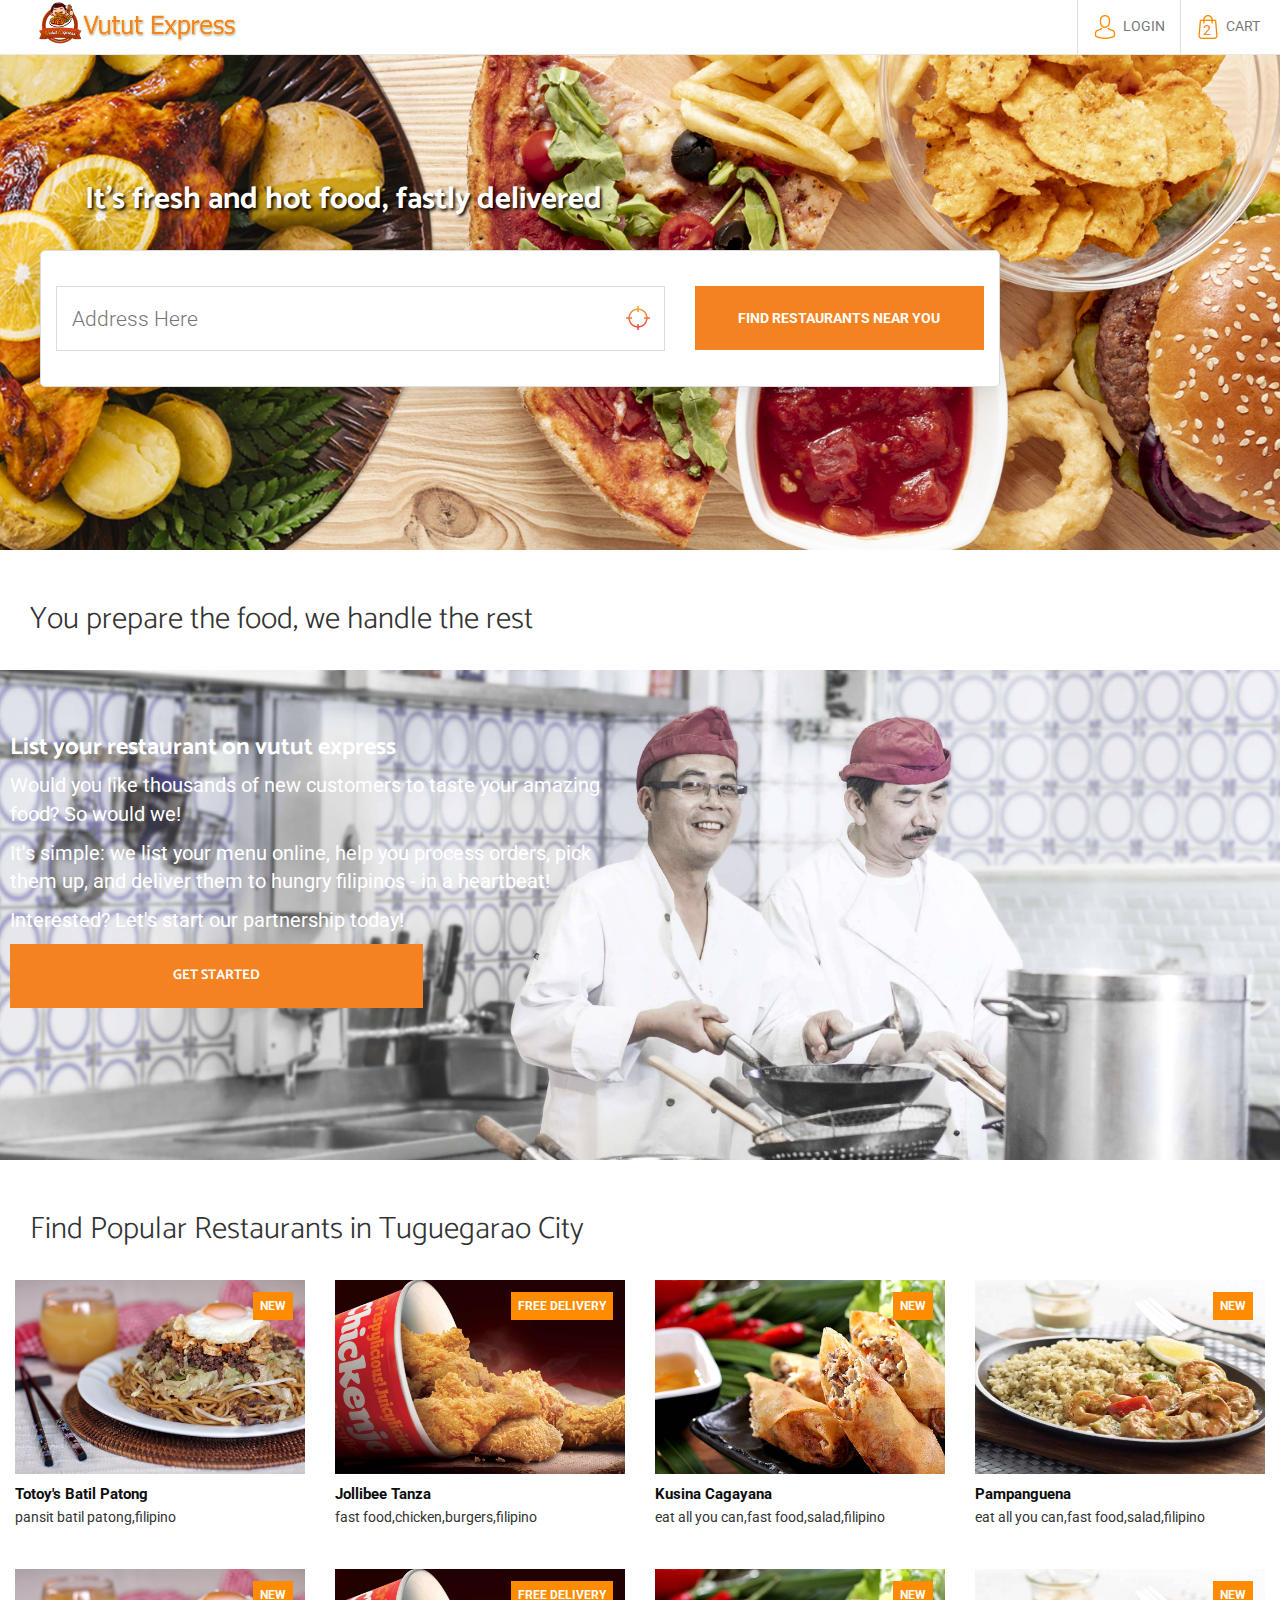
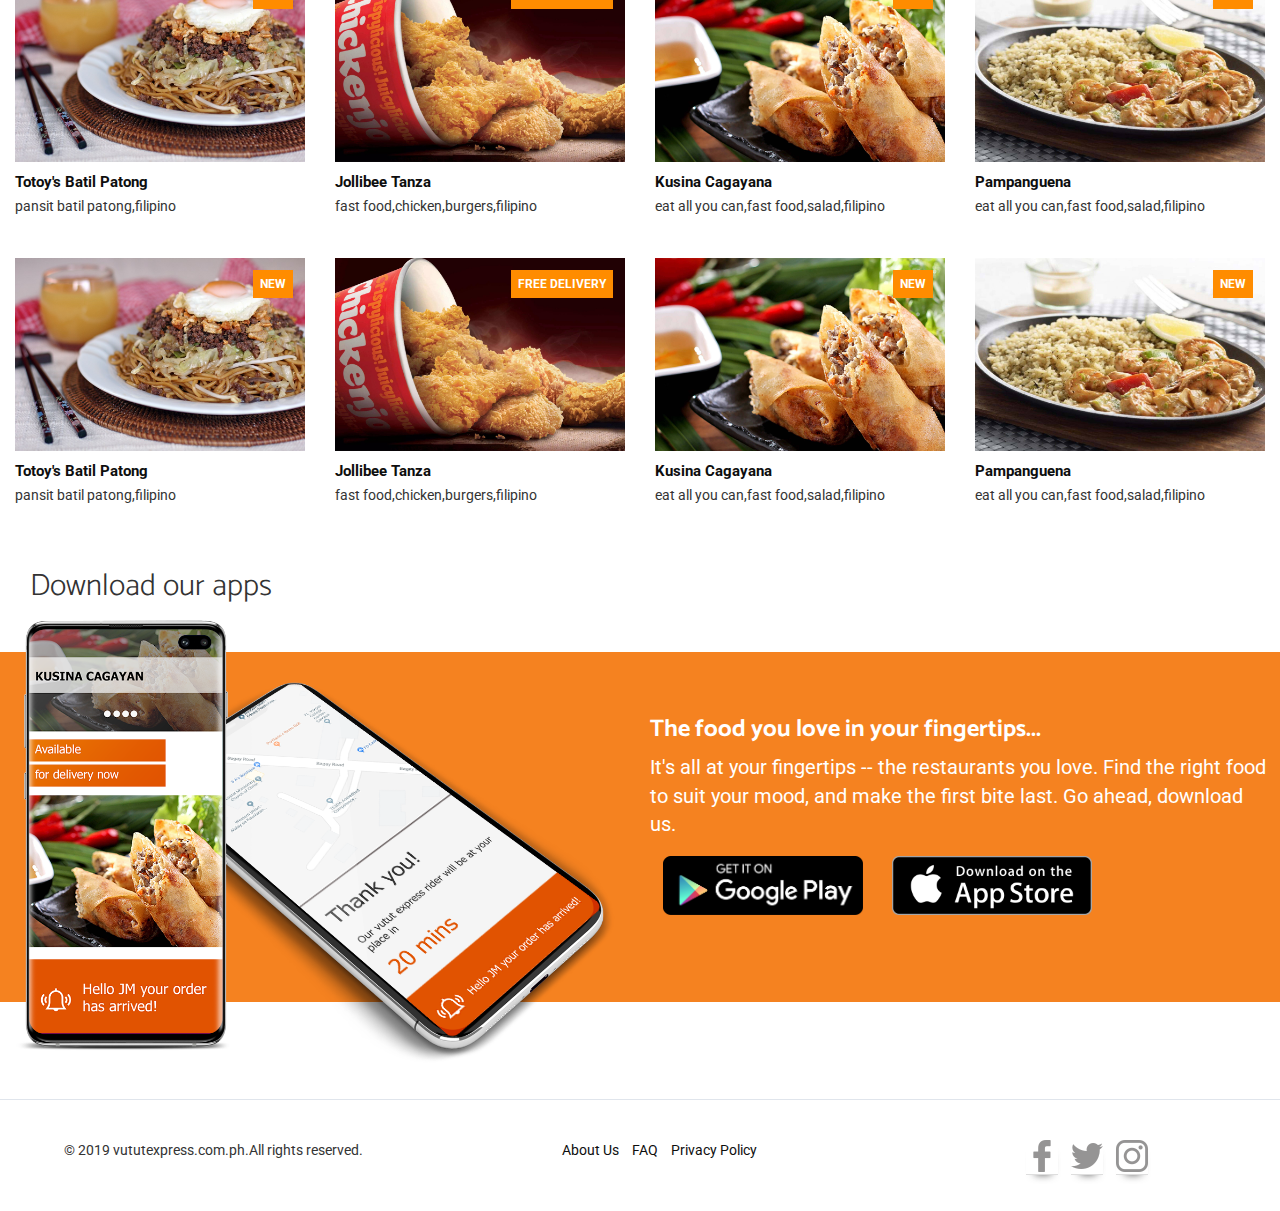
==== commit 099c4153: "Updated index" ====
--- a/index.html
+++ b/index.html
@@ -75,7 +75,7 @@
     </div>
     <div class="clearfix"></div>
     <div class="row orange-bg"  style="background-image: url(assets/images/main_images/partners.jpg);background-size: cover;background-position: center;">
-        <div style="border: 1px solid #cecece;background-color:#fff;margin-top:200px;color:#0e0e0e;margin-left:10px;padding:20px;border-radius: 5px;box-shadow:0 2px 28px 0 rgba(0,0,0,0.12);-moz-box-shadow:0 2px 28px 0 rgba(0,0,0,0.12);" class="col-md-6 mobile-apps-text">
+        <div class="col-md-6 restaurant-listing-text mobile-apps-text">
             <h3>List your restaurant on vutut express</h3>
             <p>Would you like thousands of new customers to taste your amazing food? So would we!</p>
             <p>It's simple: we list your menu online, help you process orders, pick them up, and deliver them to hungry filipinos - in a heartbeat!</p>
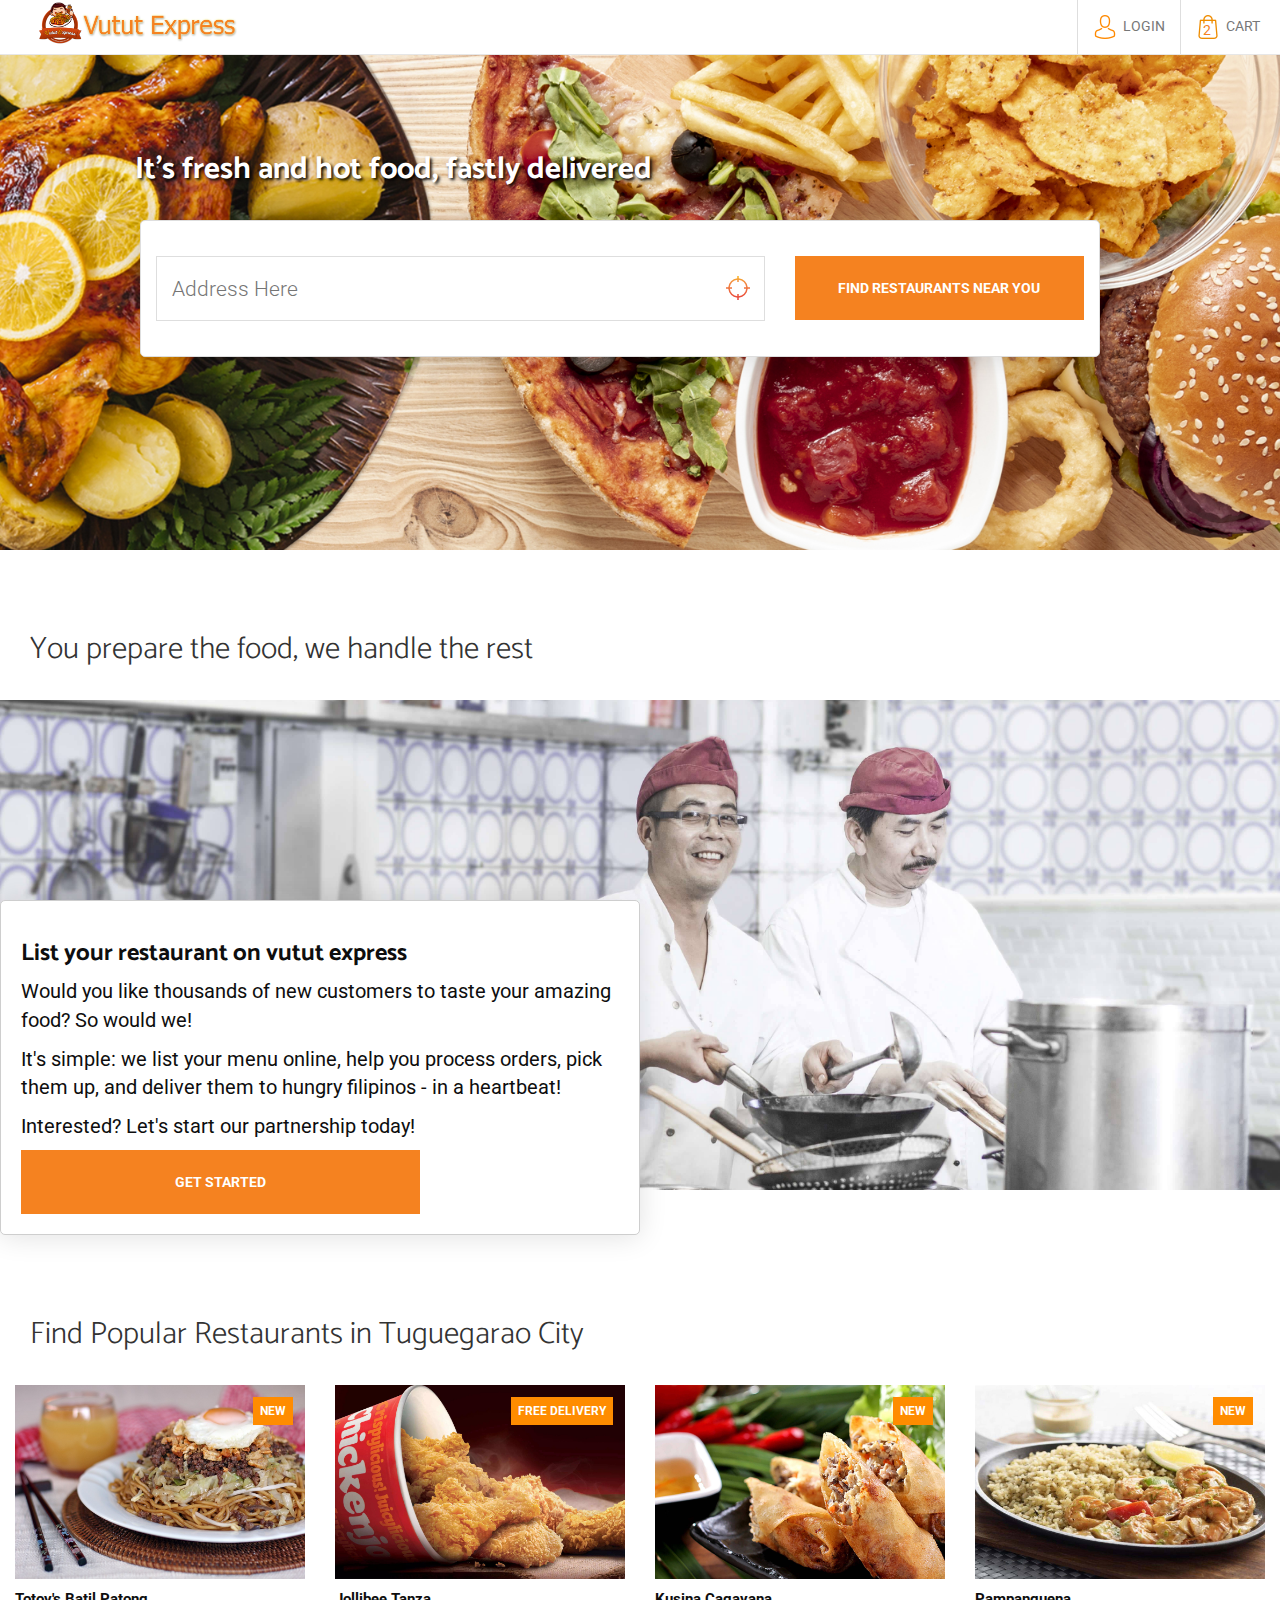
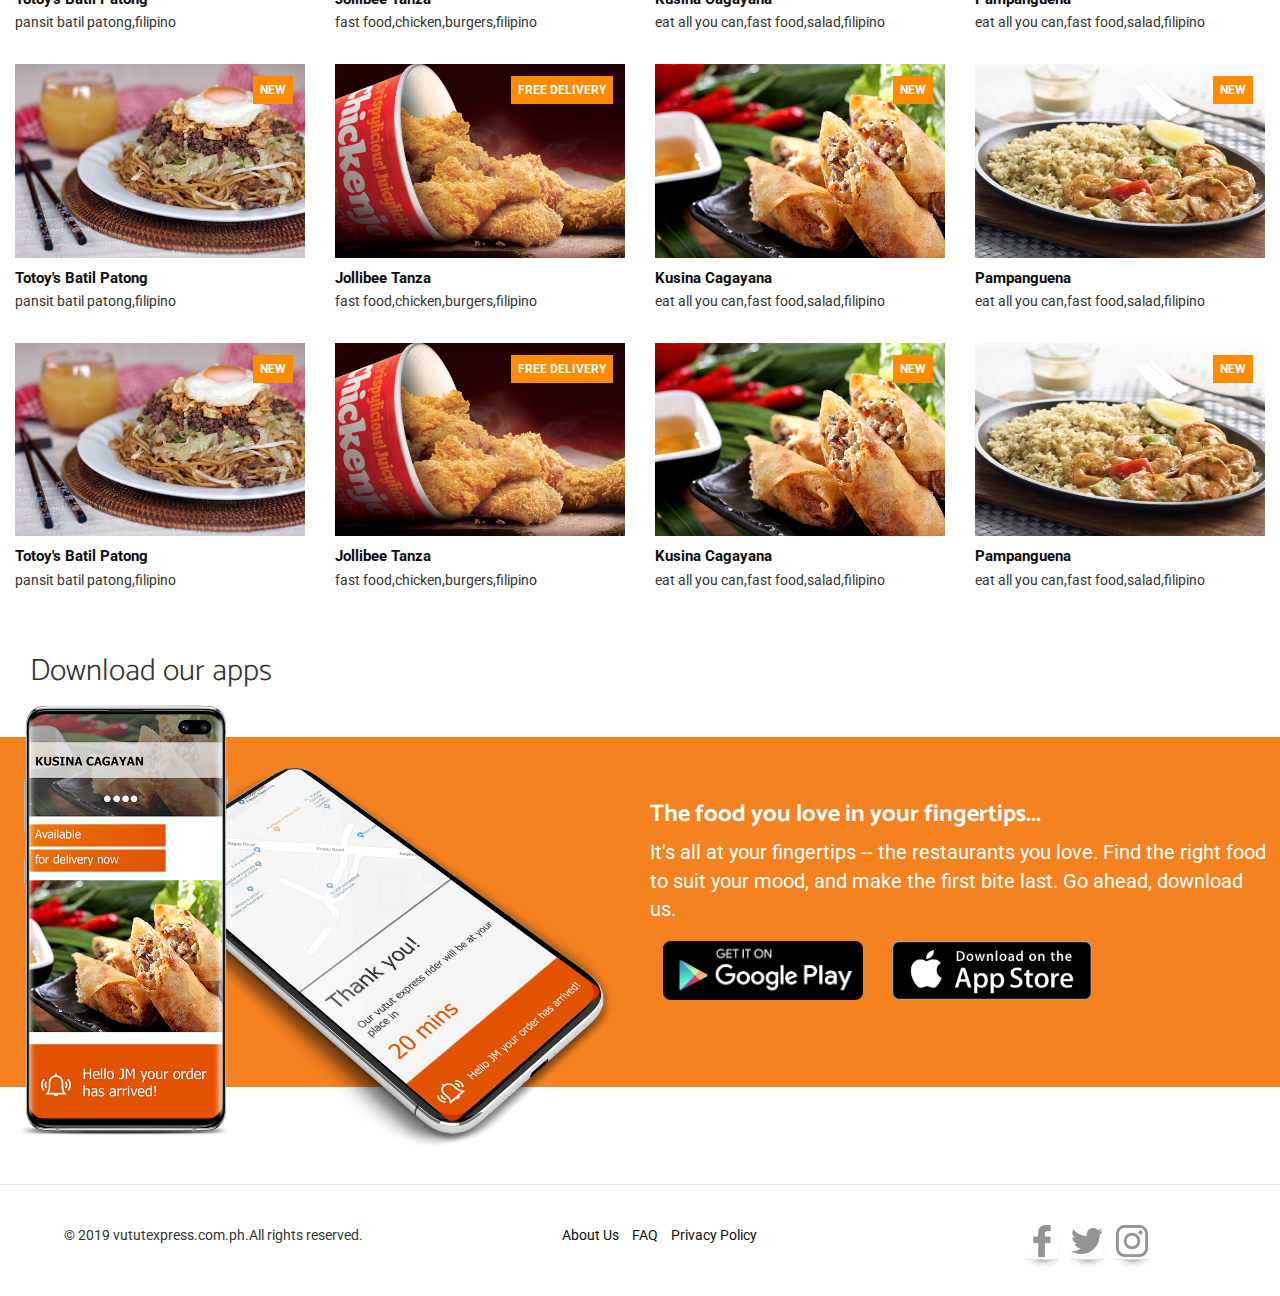
==== commit 74291ea2: "Update index.html" ====
--- a/index.html
+++ b/index.html
@@ -80,7 +80,7 @@
             <p>Would you like thousands of new customers to taste your amazing food? So would we!</p>
             <p>It's simple: we list your menu online, help you process orders, pick them up, and deliver them to hungry filipinos - in a heartbeat!</p>
             <p>Interested? Let's start our partnership today!</p>
-            <button class="col-md-8">GET STARTED</button>
+            <a href="#myModal" data-toggle="modal"><button class="col-md-8">GET STARTED</button></a>
         </div>        
     </div>
 </section>
@@ -467,4 +467,4 @@
     });
 </script>
 <!-- ./end custom js script -->
-</html>+</html>
--- a/assets/css/main.css
+++ b/assets/css/main.css
@@ -954,11 +954,57 @@
     font-weight: bolder;
     font-size:14px;
 }
+.restaurant-listing-text{
+    border: 1px solid #cecece;
+    background-color:#fff;
+    margin-top:200px;color:#0e0e0e;
+    margin-left:10px;
+    padding:20px;
+    border-radius: 5px;
+    box-shadow:0 2px 28px 0 rgba(0,0,0,0.12);
+    -moz-box-shadow:0 2px 28px 0 rgba(0,0,0,0.12);
+}
 /* Extra small devices (phones, 600px and down) */
-@media only screen and (max-width: 600px) {}
+@media only screen and (max-width: 600px) {
+    header{
+        width:615px!important;
+    }
+    .location-form{
+        margin-left:130px;
+        width:100%;
+        margin-top:260px;
+    }
+    .restaurant-listing-text{
+        margin-left:0;
+    }
+    .orange-bg{
+        width:615px!important;
+    }
+    .navbar-holder{
+        padding-right:0;
+    }
+}
 
 /* Small devices (portrait tablets and large phones, 600px and up) */
-@media only screen and (min-width: 600px) {}
+@media only screen and (min-width: 600px) {
+    .location-form{
+        margin-left:70px;
+        margin-top:220px;
+    }
+    .title-concept{
+        margin-top:120px;
+        margin-left:50px;
+    }
+    .mobile-apps-text{
+        margin-left:0;
+    }
+    .nobottommargin-withtopmargin{
+        margin-top:50px;
+    }
+    .margin-top30{
+        margin-top:0px;
+    }
+}
 
 /* Medium devices (landscape tablets, 768px and up) */
 @media only screen and (min-width: 768px) {}
